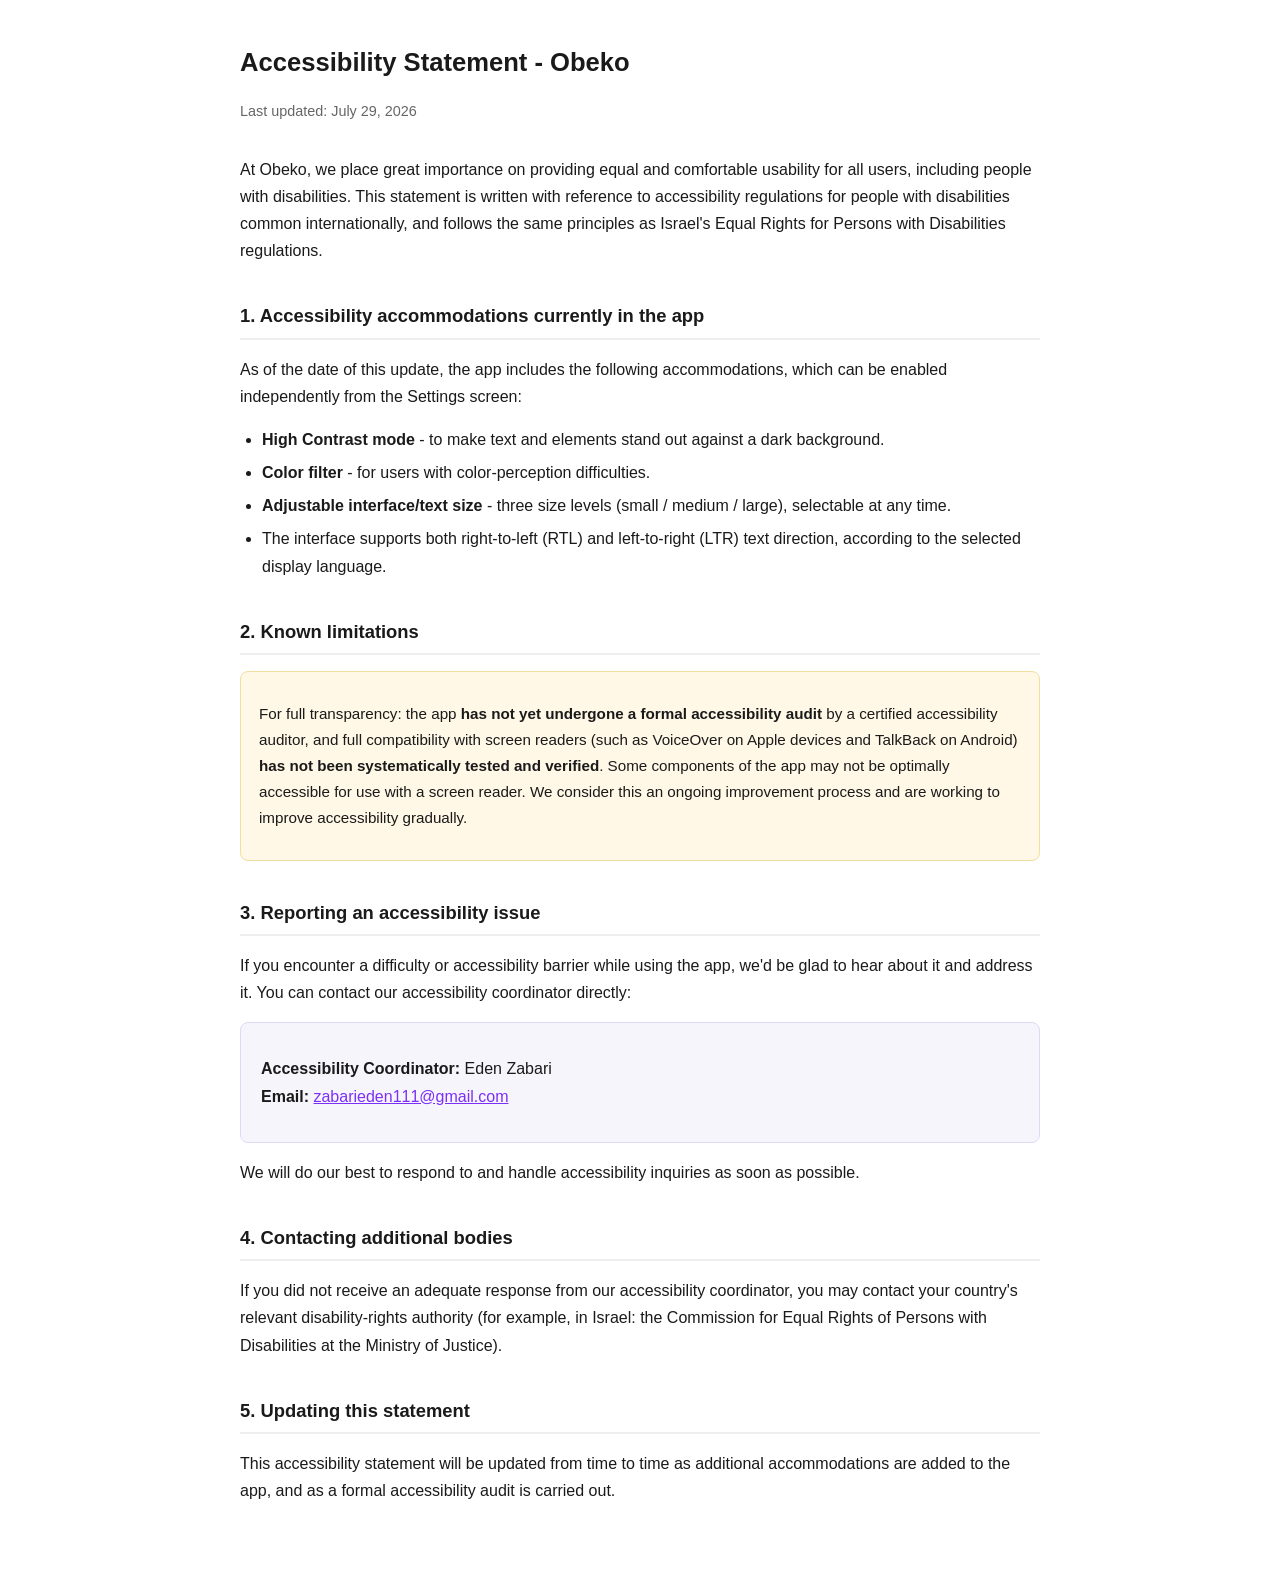
==== accessibility-en.html @ 6222c935 "Add English and Spanish versions of the legal pages, with automatic language routing Privacy Policy," ====
<!DOCTYPE html>
<html lang="en" dir="ltr">
<head>
<meta charset="UTF-8">
<meta name="viewport" content="width=device-width, initial-scale=1.0">
<title>Accessibility Statement - Obeko</title>
<style>
  body { font-family: Arial, Helvetica, sans-serif; background:#ffffff; color:#1a1a1a; line-height:1.7; max-width:800px; margin:0 auto; padding:24px 20px 60px; }
  h1 { font-size:1.6rem; margin-bottom:4px; }
  .updated { color:#666; font-size:0.9rem; margin-bottom:32px; }
  h2 { font-size:1.15rem; margin-top:36px; border-bottom:2px solid #eee; padding-bottom:6px; }
  ul { padding-inline-start:22px; }
  li { margin-bottom:6px; }
  a { color:#7b2ff7; }
  .contact-box { background:#f7f5fc; border:1px solid #e0d9f5; border-radius:8px; padding:16px 20px; margin-top:16px; }
  .note-box { background:#fff8e6; border:1px solid #f0dfa0; border-radius:8px; padding:14px 18px; margin-top:16px; font-size:0.95rem; }
</style>
</head>
<body>

<h1>Accessibility Statement - Obeko</h1>
<p class="updated">Last updated: July 29, 2026</p>

<p>
At Obeko, we place great importance on providing equal and comfortable usability for all users, including people with
disabilities. This statement is written with reference to accessibility regulations for people with disabilities common
internationally, and follows the same principles as Israel's Equal Rights for Persons with Disabilities regulations.
</p>

<h2>1. Accessibility accommodations currently in the app</h2>
<p>As of the date of this update, the app includes the following accommodations, which can be enabled independently from the Settings screen:</p>
<ul>
  <li><strong>High Contrast mode</strong> - to make text and elements stand out against a dark background.</li>
  <li><strong>Color filter</strong> - for users with color-perception difficulties.</li>
  <li><strong>Adjustable interface/text size</strong> - three size levels (small / medium / large), selectable at any time.</li>
  <li>The interface supports both right-to-left (RTL) and left-to-right (LTR) text direction, according to the selected display language.</li>
</ul>

<h2>2. Known limitations</h2>
<div class="note-box">
<p>
For full transparency: the app <strong>has not yet undergone a formal accessibility audit</strong> by a certified accessibility
auditor, and full compatibility with screen readers (such as VoiceOver on Apple devices and TalkBack on Android) <strong>has
not been systematically tested and verified</strong>. Some components of the app may not be optimally accessible for use with
a screen reader. We consider this an ongoing improvement process and are working to improve accessibility gradually.
</p>
</div>

<h2>3. Reporting an accessibility issue</h2>
<p>
If you encounter a difficulty or accessibility barrier while using the app, we'd be glad to hear about it and address it.
You can contact our accessibility coordinator directly:
</p>
<div class="contact-box">
  <p><strong>Accessibility Coordinator:</strong> Eden Zabari<br>
  <strong>Email:</strong> <a href="mailto:zabarieden111@gmail.com">zabarieden111@gmail.com</a></p>
</div>
<p>We will do our best to respond to and handle accessibility inquiries as soon as possible.</p>

<h2>4. Contacting additional bodies</h2>
<p>
If you did not receive an adequate response from our accessibility coordinator, you may contact your country's relevant
disability-rights authority (for example, in Israel: the Commission for Equal Rights of Persons with Disabilities at the
Ministry of Justice).
</p>

<h2>5. Updating this statement</h2>
<p>
This accessibility statement will be updated from time to time as additional accommodations are added to the app, and as a
formal accessibility audit is carried out.
</p>

</body>
</html>
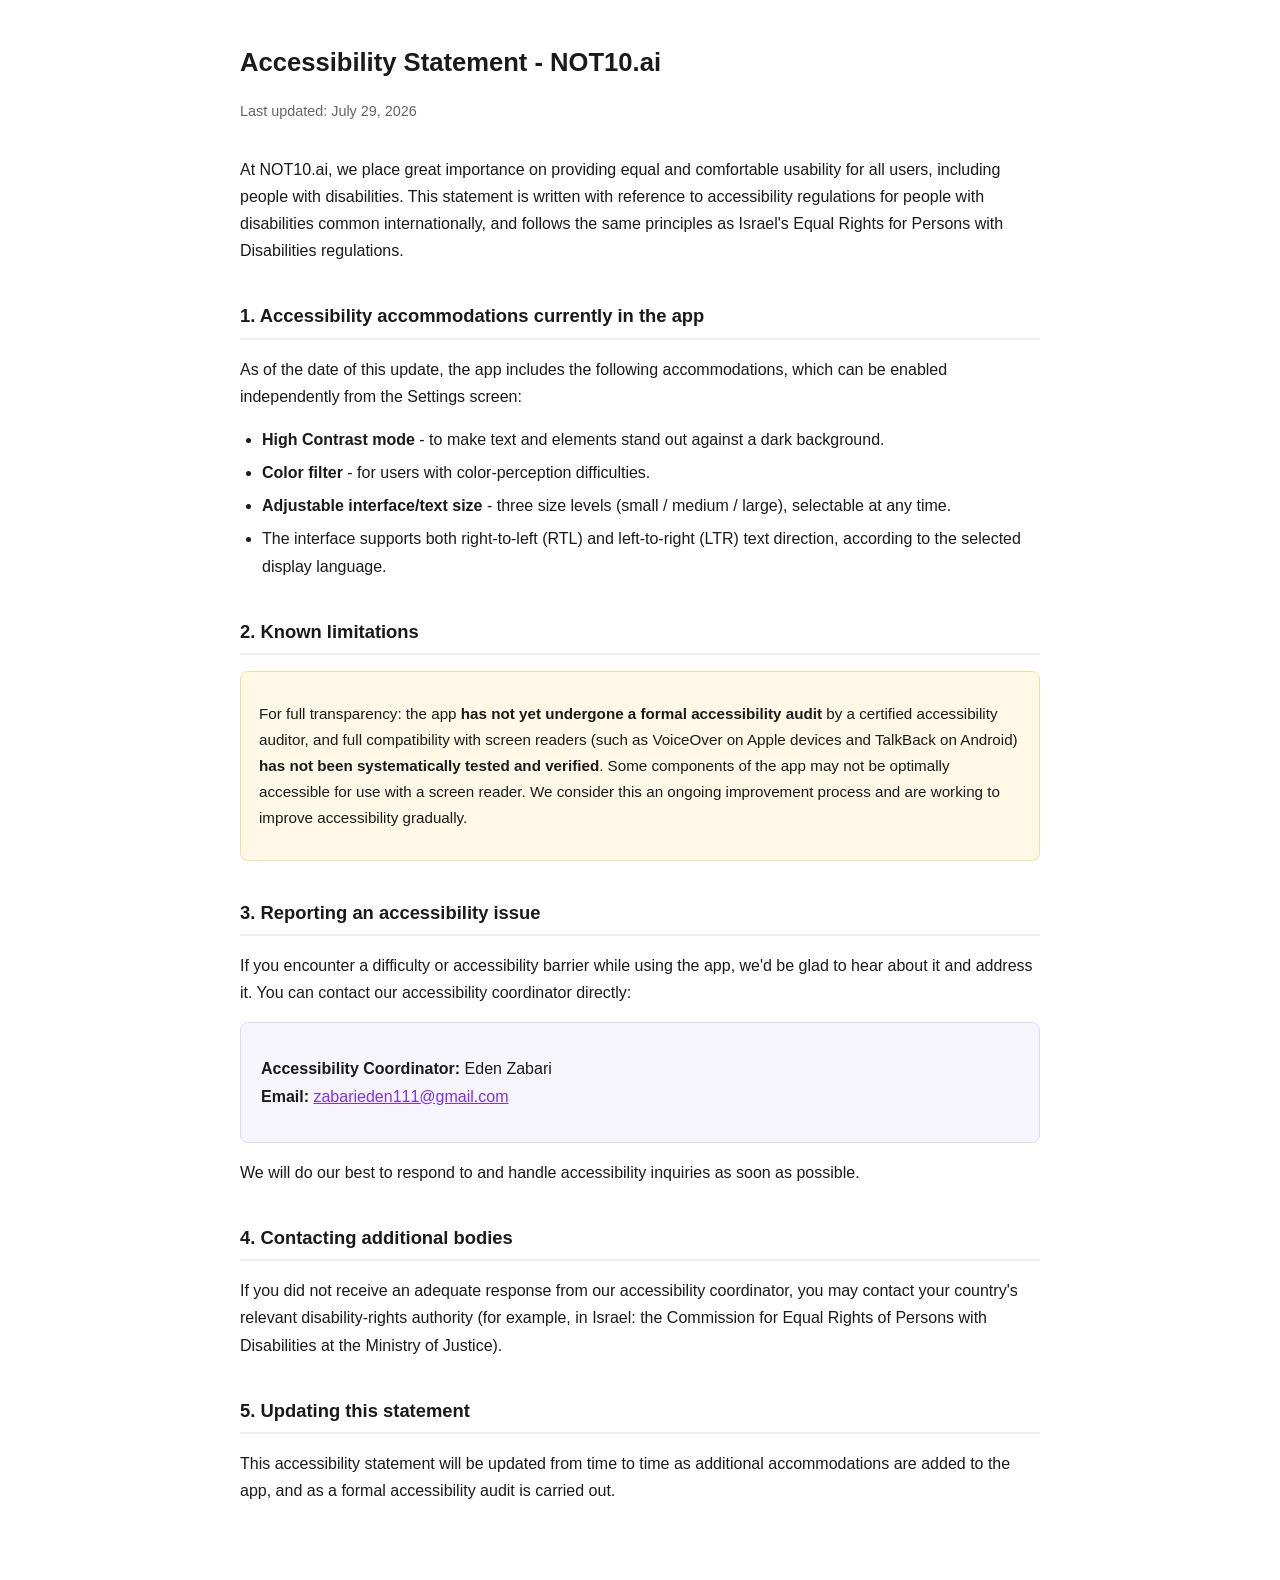
==== commit ce5051d9: "Rebrand Obeko -> NOT10.ai (new icon, domain, all app/legal text), fix light-mode flash-of-dark on lo" ====
--- a/accessibility-en.html
+++ b/accessibility-en.html
@@ -3,7 +3,7 @@
 <head>
 <meta charset="UTF-8">
 <meta name="viewport" content="width=device-width, initial-scale=1.0">
-<title>Accessibility Statement - Obeko</title>
+<title>Accessibility Statement - NOT10.ai</title>
 <style>
   body { font-family: Arial, Helvetica, sans-serif; background:#ffffff; color:#1a1a1a; line-height:1.7; max-width:800px; margin:0 auto; padding:24px 20px 60px; }
   h1 { font-size:1.6rem; margin-bottom:4px; }
@@ -18,11 +18,11 @@
 </head>
 <body>
 
-<h1>Accessibility Statement - Obeko</h1>
+<h1>Accessibility Statement - NOT10.ai</h1>
 <p class="updated">Last updated: July 29, 2026</p>
 
 <p>
-At Obeko, we place great importance on providing equal and comfortable usability for all users, including people with
+At NOT10.ai, we place great importance on providing equal and comfortable usability for all users, including people with
 disabilities. This statement is written with reference to accessibility regulations for people with disabilities common
 internationally, and follows the same principles as Israel's Equal Rights for Persons with Disabilities regulations.
 </p>
